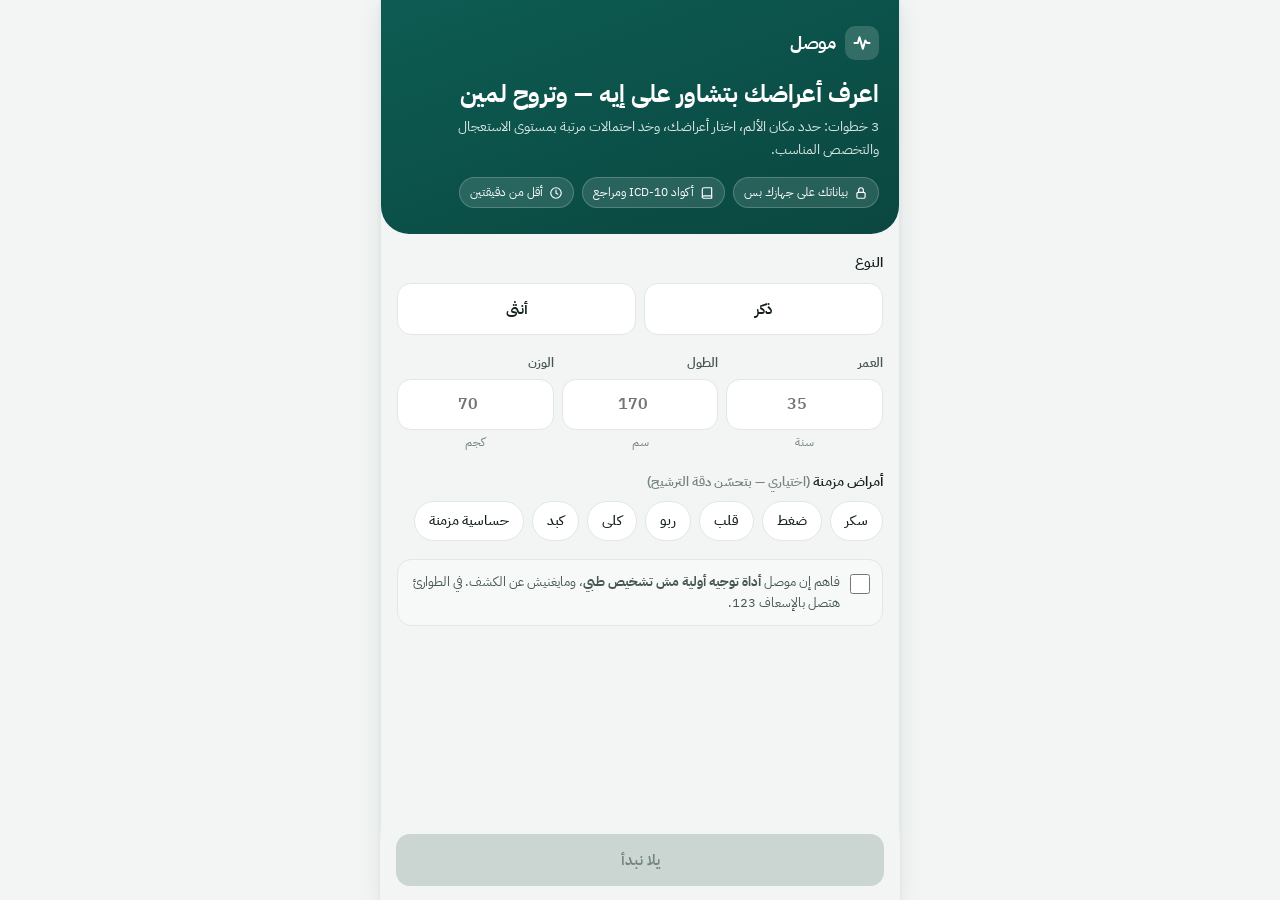
==== mosel/index.html @ 6c720bae "موصل 2.0: واجهة احترافية جديدة، محرك تقييم أدق، أكواد ICD-10 ومراجع لكل مرض، مستويات استعجال، PWA أو" ====
<!DOCTYPE html>
<html lang="ar" dir="rtl">
<head>
<meta charset="UTF-8">
<meta name="viewport" content="width=device-width, initial-scale=1, viewport-fit=cover">
<title>موصل — دليلك الطبي الأول</title>
<meta name="description" content="موصل: حدد مكان الألم وأعراضك، واعرف الاحتمالات الأقرب والتخصص المناسب ومستوى الاستعجال — مع مراجع طبية لكل مرض.">
<meta name="theme-color" content="#0D5C53" media="(prefers-color-scheme: light)">
<meta name="theme-color" content="#0E1513" media="(prefers-color-scheme: dark)">
<meta name="color-scheme" content="light dark">
<meta name="apple-mobile-web-app-capable" content="yes">
<meta name="mobile-web-app-capable" content="yes">
<meta name="apple-mobile-web-app-status-bar-style" content="default">
<meta name="apple-mobile-web-app-title" content="موصل">
<link rel="icon" href="icons/icon.svg" type="image/svg+xml">
<link rel="apple-touch-icon" href="icons/icon-192.png">
<link rel="manifest" href="manifest.json">
<link rel="preconnect" href="https://fonts.googleapis.com">
<link rel="preconnect" href="https://fonts.gstatic.com" crossorigin>
<link href="https://fonts.googleapis.com/css2?family=IBM+Plex+Sans+Arabic:wght@400;500;600;700&display=swap" rel="stylesheet">
<style>
:root{
  --brand-900:#0A4740; --brand:#0D5C53; --brand-500:#15806F; --brand-ink:#0D5C53; --brand-50:#E7F2EF; --brand-100:#D2E8E2;
  --bg:#F2F5F4; --surface:#FFFFFF; --surface-2:#F7F9F8; --ink:#14201E; --ink-2:#465753; --ink-3:#74847F; --line:#E0E7E4; --line-2:#CBD6D2;
  --danger:#C42B37; --danger-bg:#FDECEE; --danger-ink:#A11F2A;
  --warn:#B4690A; --warn-bg:#FFF3DF; --warn-ink:#8A4F00;
  --info:#1D5EA8; --info-bg:#EAF2FC; --info-ink:#174B86;
  --ok:#2B7A4B; --ok-bg:#E7F4EB; --ok-ink:#215F3A;
  --shadow-1:0 1px 2px rgba(16,32,29,.06), 0 1px 1px rgba(16,32,29,.04);
  --shadow-2:0 8px 24px rgba(16,32,29,.08), 0 2px 6px rgba(16,32,29,.05);
  --r-sm:10px; --r:14px; --r-lg:20px;
  --skin-hi:#F4D9BE; --skin:#E8C2A0; --skin-lo:#D3A47D; --skin-line:#B98962;
  --font:'IBM Plex Sans Arabic', 'Segoe UI', Tahoma, system-ui, sans-serif;
}
@media (prefers-color-scheme: dark){
  :root:not([data-theme="light"]){
    --brand-ink:#5CC9B5; --brand-50:#12302B; --brand-100:#1A3F38;
    --bg:#0D1412; --surface:#151F1D; --surface-2:#1B2725; --ink:#E7EFEC; --ink-2:#AAB9B5; --ink-3:#7E8F8A; --line:#24322E; --line-2:#33443F;
    --danger-bg:#3A171B; --danger-ink:#FF9AA2; --warn-bg:#3A2A10; --warn-ink:#FFC774;
    --info-bg:#132A44; --info-ink:#9CC6FF; --ok-bg:#12301F; --ok-ink:#8FD9A9;
    --shadow-1:0 1px 2px rgba(0,0,0,.4); --shadow-2:0 8px 24px rgba(0,0,0,.35);
    --skin-hi:#E9CBAE; --skin:#D9B08D; --skin-lo:#C0906A; --skin-line:#A87B57;
  }
}
:root[data-theme="dark"]{
  --brand-ink:#5CC9B5; --brand-50:#12302B; --brand-100:#1A3F38;
  --bg:#0D1412; --surface:#151F1D; --surface-2:#1B2725; --ink:#E7EFEC; --ink-2:#AAB9B5; --ink-3:#7E8F8A; --line:#24322E; --line-2:#33443F;
  --danger-bg:#3A171B; --danger-ink:#FF9AA2; --warn-bg:#3A2A10; --warn-ink:#FFC774;
  --info-bg:#132A44; --info-ink:#9CC6FF; --ok-bg:#12301F; --ok-ink:#8FD9A9;
  --shadow-1:0 1px 2px rgba(0,0,0,.4); --shadow-2:0 8px 24px rgba(0,0,0,.35);
  --skin-hi:#E9CBAE; --skin:#D9B08D; --skin-lo:#C0906A; --skin-line:#A87B57;
}

*{box-sizing:border-box; -webkit-tap-highlight-color:transparent;}
html,body{margin:0; padding:0;}
body{background:var(--bg); color:var(--ink); font-family:var(--font); font-size:15px; line-height:1.6; -webkit-font-smoothing:antialiased; text-rendering:optimizeLegibility;}
button{font:inherit; color:inherit;}
a{color:var(--brand-ink);}
:focus-visible{outline:3px solid color-mix(in srgb, var(--brand-500) 55%, transparent); outline-offset:2px; border-radius:8px;}
.sr-only{position:absolute; width:1px; height:1px; overflow:hidden; clip:rect(0 0 0 0); white-space:nowrap;}

#app{max-width:520px; margin:0 auto; min-height:100vh; min-height:100dvh; background:var(--bg); display:flex; flex-direction:column; position:relative;}
@media (min-width:600px){ #app{border-inline:1px solid var(--line); box-shadow:var(--shadow-2);} }

/* ---------- Top bar ---------- */
.topbar{position:sticky; top:0; z-index:30; background:color-mix(in srgb, var(--surface) 88%, transparent); backdrop-filter:saturate(1.4) blur(12px); -webkit-backdrop-filter:saturate(1.4) blur(12px); border-bottom:1px solid var(--line); padding:calc(10px + env(safe-area-inset-top)) 16px 10px;}
.bar-row{display:flex; align-items:center; gap:10px; min-height:40px;}
.brand{display:flex; align-items:center; gap:9px; flex:1; min-width:0;}
.logo{width:34px; height:34px; border-radius:10px; background:var(--brand); display:grid; place-items:center; flex:0 0 auto; box-shadow:0 2px 6px rgba(13,92,83,.3);}
.logo svg{width:20px; height:20px;}
.brand-name{font-weight:700; font-size:18px; letter-spacing:-.2px;}
.brand-sub{font-size:12px; color:var(--ink-3); line-height:1.3;}
.icon-btn{width:40px; height:40px; border-radius:12px; border:1px solid var(--line); background:var(--surface); display:grid; place-items:center; cursor:pointer; flex:0 0 auto; color:var(--ink-2);}
.icon-btn:hover{background:var(--surface-2);}
.icon-btn svg{width:20px; height:20px;}
.bar-title{flex:1; min-width:0; font-weight:700; font-size:16px; white-space:nowrap; overflow:hidden; text-overflow:ellipsis;}
.stepper{display:flex; gap:6px; margin-top:10px;}
.stepper i{flex:1; height:4px; border-radius:4px; background:var(--line);}
.stepper i.on{background:var(--brand-500);}
.step-caption{display:flex; justify-content:space-between; font-size:11.5px; color:var(--ink-3); margin-top:5px;}

/* ---------- Content ---------- */
.content{flex:1; padding:16px 16px 120px;}
.h1{font-size:22px; font-weight:700; line-height:1.35; margin:4px 0 6px; letter-spacing:-.2px;}
.lead{color:var(--ink-2); font-size:14px; margin:0 0 16px;}
.label{font-size:12.5px; font-weight:600; color:var(--ink-3); margin:18px 2px 8px; letter-spacing:.1px;}
.card{background:var(--surface); border:1px solid var(--line); border-radius:var(--r-lg); padding:16px; box-shadow:var(--shadow-1);}
.card + .card{margin-top:12px;}
.muted{color:var(--ink-3);}
.small{font-size:12.5px;}

.btn{display:inline-flex; align-items:center; justify-content:center; gap:8px; border:none; border-radius:var(--r); padding:14px 18px; font-weight:600; font-size:15px; cursor:pointer; text-decoration:none; transition:transform .12s ease, background .15s ease;}
.btn:active{transform:scale(.98);}
.btn svg{width:18px; height:18px;}
.btn-primary{background:var(--brand); color:#fff; box-shadow:0 6px 16px rgba(13,92,83,.25);}
.btn-primary:hover{background:var(--brand-900);}
.btn-primary:disabled{background:var(--line-2); color:var(--ink-3); box-shadow:none; cursor:not-allowed;}
.btn-ghost{background:var(--surface); color:var(--ink); border:1px solid var(--line);}
.btn-ghost:hover{background:var(--surface-2);}
.btn-danger{background:var(--danger); color:#fff;}
.btn-block{width:100%;}
.btn-row{display:flex; gap:10px; flex-wrap:wrap;}
.btn-row .btn{flex:1 1 140px;}
.link-btn{background:none; border:none; color:var(--brand-ink); font-weight:600; cursor:pointer; padding:8px; text-decoration:underline; text-underline-offset:3px;}

.cta-bar{position:fixed; bottom:0; left:50%; transform:translateX(-50%); width:100%; max-width:520px; padding:14px 16px calc(14px + env(safe-area-inset-bottom)); background:linear-gradient(0deg, var(--bg) 70%, transparent); z-index:25;}

/* ---------- Onboarding ---------- */
.onb-hero{background:linear-gradient(160deg, var(--brand) 0%, var(--brand-900) 100%); color:#fff; border-radius:0 0 28px 28px; margin:-16px -16px 18px; padding:calc(26px + env(safe-area-inset-top)) 20px 26px;}
.onb-hero .logo{background:rgba(255,255,255,.16); box-shadow:none;}
.onb-hero h1{font-size:24px; margin:18px 0 6px; line-height:1.35;}
.onb-hero p{margin:0; opacity:.85; font-size:14px;}
.trust-row{display:flex; gap:8px; flex-wrap:wrap; margin-top:16px;}
.trust-row span{display:inline-flex; align-items:center; gap:6px; font-size:12px; background:rgba(255,255,255,.12); border:1px solid rgba(255,255,255,.2); padding:5px 10px; border-radius:999px;}
.trust-row svg{width:14px; height:14px;}
.field{margin-bottom:18px;}
.field > .flabel{display:block; font-weight:600; font-size:14px; margin-bottom:8px;}
.seg{display:grid; grid-template-columns:1fr 1fr; gap:8px;}
.seg button{border:1.5px solid var(--line); background:var(--surface); border-radius:var(--r); padding:13px; font-weight:600; cursor:pointer;}
.seg button[aria-pressed="true"]{border-color:var(--brand-500); background:var(--brand-50); color:var(--brand-ink);}
.nums{display:grid; grid-template-columns:repeat(3,1fr); gap:8px;}
.num label{display:block; font-size:12.5px; color:var(--ink-2); margin-bottom:6px; font-weight:600;}
.num input{width:100%; border:1.5px solid var(--line); background:var(--surface); color:var(--ink); border-radius:var(--r); padding:12px 10px; font:inherit; font-weight:600; font-size:16px; text-align:center; direction:ltr;}
.num input:focus{border-color:var(--brand-500); outline:none; box-shadow:0 0 0 3px var(--brand-50);}
.num input[aria-invalid="true"]{border-color:var(--danger);}
.num .unit{font-size:11.5px; color:var(--ink-3); text-align:center; margin-top:4px;}
.chips{display:flex; flex-wrap:wrap; gap:8px;}
.chip{border:1.5px solid var(--line); background:var(--surface); border-radius:999px; padding:8px 14px; font-size:13.5px; font-weight:500; cursor:pointer;}
.chip[aria-pressed="true"]{border-color:var(--brand-500); background:var(--brand-50); color:var(--brand-ink); font-weight:600;}
.consent{display:flex; gap:10px; align-items:flex-start; background:var(--surface-2); border:1px solid var(--line); border-radius:var(--r); padding:12px; font-size:13px; color:var(--ink-2); cursor:pointer;}
.consent input{width:20px; height:20px; margin:2px 0 0; accent-color:var(--brand); flex:0 0 auto;}
.err{color:var(--danger-ink); font-size:12.5px; margin-top:6px;}

/* ---------- Home ---------- */
.profile-strip{display:flex; align-items:center; gap:12px;}
.avatar{width:44px; height:44px; border-radius:50%; background:var(--brand-50); color:var(--brand-ink); display:grid; place-items:center; flex:0 0 auto;}
.avatar svg{width:22px; height:22px;}
.profile-strip .meta{flex:1; min-width:0;}
.profile-strip b{display:block; font-size:14.5px;}
.bmi{display:flex; align-items:center; gap:12px; margin-top:12px; padding-top:12px; border-top:1px dashed var(--line);}
.bmi-val{font-size:22px; font-weight:700; color:var(--brand-ink); line-height:1;}
.bmi-val small{display:block; font-size:11px; color:var(--ink-3); font-weight:500; margin-top:4px;}
.bmi-scale{flex:1; height:8px; border-radius:6px; position:relative; background:linear-gradient(270deg,#E9A94F 0 14%, #5DB37E 14% 40%, #E9A94F 40% 60%, #D9604F 60% 100%);}
.bmi-mark{position:absolute; top:-5px; width:4px; height:18px; border-radius:3px; background:var(--ink); transform:translateX(50%); box-shadow:0 0 0 2px var(--surface);}
.bmi-cat{font-size:12.5px; font-weight:600;}

.search{position:relative; margin:14px 0 4px;}
.search input{width:100%; border:1.5px solid var(--line); background:var(--surface); color:var(--ink); border-radius:var(--r); padding:13px 44px 13px 14px; font:inherit; font-size:15px; box-shadow:var(--shadow-1);}
.search input:focus{border-color:var(--brand-500); outline:none; box-shadow:0 0 0 3px var(--brand-50);}
.search > svg{position:absolute; right:14px; top:50%; transform:translateY(-50%); width:20px; height:20px; color:var(--ink-3); pointer-events:none;}
.results-pop{margin-top:8px; background:var(--surface); border:1px solid var(--line); border-radius:var(--r); box-shadow:var(--shadow-2); overflow:hidden;}
.results-pop button{display:flex; width:100%; align-items:center; gap:10px; text-align:right; background:none; border:none; border-bottom:1px solid var(--line); padding:12px 14px; cursor:pointer;}
.results-pop button:last-child{border-bottom:none;}
.results-pop button:hover{background:var(--surface-2);}
.results-pop .z{font-size:12px; color:var(--ink-3); margin-inline-start:auto; white-space:nowrap;}
.results-pop mark{background:var(--warn-bg); color:inherit; border-radius:3px; padding:0 2px;}
.empty{padding:14px; font-size:13.5px; color:var(--ink-3);}

.stage{position:relative; background:radial-gradient(120% 70% at 50% 0%, var(--surface) 0%, var(--surface-2) 100%); border:1px solid var(--line); border-radius:24px; padding:16px 12px 12px; margin-top:14px; box-shadow:var(--shadow-1);}
.stage-head{display:flex; align-items:baseline; justify-content:space-between; padding:0 6px 4px;}
.stage-head b{font-size:15px;}
.stage-head span{font-size:12px; color:var(--ink-3);}
.body-wrap{position:relative; width:62%; max-width:250px; aspect-ratio:300/700; margin:0 auto;}
.body-wrap > svg{width:100%; height:100%; display:block; overflow:visible;}
.region{cursor:pointer; opacity:.16; transition:opacity .18s ease;}
.region:hover, .region:focus-visible, .region.hot{opacity:.5; outline:none;}
.pulse-dot{fill:#E5484D;}
.pulse-ring{fill:none; stroke:#E5484D; stroke-width:2; animation:pulse 2.4s ease-out infinite; transform-box:fill-box; transform-origin:center;}
@keyframes pulse{0%{transform:scale(1); opacity:.6;} 100%{transform:scale(3.4); opacity:0;}}
@media (prefers-reduced-motion: reduce){ .pulse-ring{animation:none; opacity:.35;} }
.pulse-g{pointer-events:none;}
.leader{stroke:var(--line-2); stroke-width:1.2; stroke-dasharray:3 3;}
.tag-layer{position:absolute; inset:0; pointer-events:none;}
.tag{position:absolute; transform:translate(-50%,-50%); pointer-events:auto; background:var(--surface); border:1px solid var(--line); border-radius:999px; padding:4px 10px 4px 8px; font-size:12px; font-weight:600; white-space:nowrap; box-shadow:var(--shadow-1); cursor:pointer; display:inline-flex; align-items:center; gap:6px;}
.tag i{width:8px; height:8px; border-radius:50%; flex:0 0 auto;}
.tag:hover{border-color:var(--line-2);}
.region-list{display:grid; grid-template-columns:1fr 1fr; gap:8px; margin-top:12px;}
.region-btn{display:flex; align-items:center; gap:8px; background:var(--surface); border:1px solid var(--line); border-radius:var(--r); padding:11px 12px; cursor:pointer; text-align:right; font-weight:600; font-size:13.5px;}
.region-btn:hover{border-color:var(--line-2);}
.region-btn i{width:10px; height:10px; border-radius:3px; flex:0 0 auto;}

.quick{display:flex; align-items:center; gap:12px; width:100%; background:var(--surface); border:1px solid var(--line); border-radius:var(--r); padding:13px 14px; margin-bottom:8px; cursor:pointer; text-align:right; box-shadow:var(--shadow-1);}
.quick:hover{border-color:var(--line-2);}
.quick .qi{width:40px; height:40px; border-radius:12px; background:var(--brand-50); color:var(--brand-ink); display:grid; place-items:center; flex:0 0 auto;}
.quick .qi svg{width:20px; height:20px;}
.quick .t{flex:1; min-width:0;}
.quick b{display:block; font-size:14px;}
.quick span{font-size:12.5px; color:var(--ink-3);}
.chev{width:18px; height:18px; color:var(--ink-3); flex:0 0 auto;}

.redflags{background:var(--danger-bg); border:1px solid color-mix(in srgb, var(--danger) 25%, transparent); border-radius:var(--r-lg); padding:14px 16px; margin-top:14px;}
.redflags summary{display:flex; align-items:center; gap:10px; cursor:pointer; list-style:none; font-weight:700; color:var(--danger-ink); font-size:14.5px;}
.redflags summary::-webkit-details-marker{display:none;}
.redflags summary svg{width:22px; height:22px; flex:0 0 auto;}
.redflags summary .chev{margin-inline-start:auto; transition:transform .2s;}
.redflags[open] summary .chev{transform:rotate(180deg);}
.redflags ul{margin:10px 0 12px; padding-inline-start:20px; color:var(--ink); font-size:13.5px;}
.redflags li{margin-bottom:4px;}

/* ---------- Sections ---------- */
.zone-grid{display:grid; grid-template-columns:1fr 1fr; gap:10px;}
.zone{display:flex; flex-direction:column; align-items:flex-start; gap:10px; background:var(--surface); border:1px solid var(--line); border-radius:var(--r-lg); padding:14px; cursor:pointer; text-align:right; box-shadow:var(--shadow-1); transition:border-color .15s, transform .12s;}
.zone:hover{border-color:var(--brand-500);}
.zone:active{transform:scale(.98);}
.zone .zi{width:42px; height:42px; border-radius:12px; background:var(--brand-50); color:var(--brand-ink); display:grid; place-items:center;}
.zone .zi svg{width:22px; height:22px;}
.zone b{font-size:14.5px; line-height:1.35;}
.zone small{font-size:11.5px; color:var(--ink-3);}
.badge{display:inline-flex; align-items:center; gap:5px; font-size:11.5px; font-weight:600; padding:3px 9px; border-radius:999px; white-space:nowrap;}
.badge svg{width:12px; height:12px;}
.badge.ok{background:var(--ok-bg); color:var(--ok-ink);}
.badge.pending{background:var(--warn-bg); color:var(--warn-ink);}
.badge.code{background:var(--surface-2); color:var(--ink-2); border:1px solid var(--line); font-family:ui-monospace, SFMono-Regular, Menlo, monospace; direction:ltr; font-weight:500;}

/* ---------- Symptoms ---------- */
.sym{display:flex; align-items:center; gap:12px; width:100%; background:var(--surface); border:1.5px solid var(--line); border-radius:var(--r); padding:13px 14px; margin-bottom:8px; cursor:pointer; text-align:right; transition:border-color .15s, background .15s;}
.sym:hover{border-color:var(--line-2);}
.sym[aria-checked="true"]{border-color:var(--brand-500); background:var(--brand-50);}
.box{width:22px; height:22px; border-radius:7px; border:2px solid var(--line-2); flex:0 0 auto; display:grid; place-items:center; transition:.15s; background:var(--surface);}
.box svg{width:14px; height:14px; color:#fff; opacity:0;}
.sym[aria-checked="true"] .box{background:var(--brand-500); border-color:var(--brand-500);}
.sym[aria-checked="true"] .box svg{opacity:1;}
.sym .txt{flex:1; font-size:14.5px; font-weight:500; line-height:1.45;}
.sym .rf{font-size:11px; font-weight:700; color:var(--danger-ink); background:var(--danger-bg); padding:2px 8px; border-radius:999px; white-space:nowrap;}

/* Follow-up questions */
.q{background:var(--surface); border:1px solid var(--line); border-radius:var(--r-lg); padding:14px; margin-bottom:10px; box-shadow:var(--shadow-1);}
.q p{margin:0 0 10px; font-weight:600; font-size:14.5px;}
.q .opts{display:grid; grid-template-columns:repeat(3,1fr); gap:8px;}
.q .opts button{border:1.5px solid var(--line); background:var(--surface); border-radius:12px; padding:10px 6px; font-weight:600; font-size:13.5px; cursor:pointer;}
.q .opts button[aria-pressed="true"].yes{border-color:var(--brand-500); background:var(--brand-50); color:var(--brand-ink);}
.q .opts button[aria-pressed="true"].no{border-color:var(--ink-3); background:var(--surface-2);}
.q .opts button[aria-pressed="true"].unsure{border-color:var(--warn); background:var(--warn-bg); color:var(--warn-ink);}
.info-note{display:flex; gap:10px; align-items:flex-start; background:var(--info-bg); color:var(--info-ink); border-radius:var(--r); padding:12px 14px; font-size:13.5px; margin-bottom:14px;}
.info-note svg{width:20px; height:20px; flex:0 0 auto; margin-top:1px;}

/* ---------- Results ---------- */
.alert{display:flex; gap:12px; align-items:flex-start; border-radius:var(--r-lg); padding:16px; margin-bottom:14px;}
.alert svg.ai{width:24px; height:24px; flex:0 0 auto; margin-top:2px;}
.alert b{display:block; font-size:15.5px; margin-bottom:2px;}
.alert p{margin:0 0 10px; font-size:13.5px;}
.alert.danger{background:var(--danger); color:#fff;}
.alert.danger .btn{background:#fff; color:var(--danger); font-weight:700;}
.alert.crisis{background:#3B2E7E; color:#fff;}
.alert.crisis .btn{background:#fff; color:#3B2E7E; font-weight:700;}

.triage{border-radius:var(--r-lg); padding:16px; margin-bottom:14px; border:1px solid transparent;}
.triage .tl{display:flex; align-items:center; gap:8px; font-size:12px; font-weight:600; opacity:.9; margin-bottom:4px;}
.triage .tl svg{width:16px; height:16px;}
.triage h2{margin:0 0 4px; font-size:19px; line-height:1.35;}
.triage p{margin:0; font-size:13.5px;}
.triage .spec{display:flex; align-items:center; gap:8px; margin-top:12px; padding-top:12px; border-top:1px solid color-mix(in srgb, currentColor 18%, transparent); font-size:13.5px;}
.triage .spec svg, .risk svg{width:18px; height:18px; flex:0 0 auto;}
.triage .spec b{font-size:15px;}
.t-danger{background:var(--danger-bg); color:var(--danger-ink); border-color:color-mix(in srgb, var(--danger) 30%, transparent);}
.t-warn{background:var(--warn-bg); color:var(--warn-ink); border-color:color-mix(in srgb, var(--warn) 30%, transparent);}
.t-info{background:var(--info-bg); color:var(--info-ink); border-color:color-mix(in srgb, var(--info) 25%, transparent);}
.t-ok{background:var(--ok-bg); color:var(--ok-ink); border-color:color-mix(in srgb, var(--ok) 25%, transparent);}

.cond{background:var(--surface); border:1px solid var(--line); border-radius:var(--r-lg); box-shadow:var(--shadow-1); margin-bottom:12px; overflow:hidden;}
.cond.top{border:2px solid var(--brand-500); box-shadow:var(--shadow-2);}
.cond.top.flag{border-color:var(--danger);}
.cond-head{padding:16px 16px 12px; display:block; width:100%; background:none; border:none; text-align:right; cursor:default;}
.cond:not(.top) .cond-head{cursor:pointer;}
.kicker{display:flex; align-items:center; gap:6px; flex-wrap:wrap; margin-bottom:6px;}
.kicker .rank{font-size:11.5px; font-weight:700; color:#fff; background:var(--brand); padding:3px 10px; border-radius:999px;}
.cond.flag .kicker .rank{background:var(--danger);}
.cond-name{font-size:18px; font-weight:700; line-height:1.35; margin:0;}
.cond:not(.top) .cond-name{font-size:15.5px;}
.cond-en{font-size:12.5px; color:var(--ink-3); direction:ltr; text-align:right;}
.meter{display:flex; align-items:center; gap:10px; margin-top:12px;}
.meter .track{flex:1; height:8px; background:var(--surface-2); border:1px solid var(--line); border-radius:6px; overflow:hidden;}
.meter .fill{height:100%; border-radius:6px; background:var(--brand-500); transition:width .5s ease;}
.cond.flag .meter .fill{background:var(--danger);}
.meter .pct{font-weight:700; font-size:15px; min-width:44px; text-align:left; direction:ltr;}
.meter .lvl{font-size:12px; color:var(--ink-3); white-space:nowrap;}
.cond-body{padding:0 16px 16px;}
.blk{border-radius:var(--r); padding:11px 13px; margin-top:10px; font-size:13.5px; line-height:1.7;}
.blk .bl{display:flex; align-items:center; gap:6px; font-size:12px; font-weight:700; margin-bottom:2px;}
.blk .bl svg{width:15px; height:15px;}
.blk.def{background:var(--surface-2); border:1px solid var(--line);}
.blk.def .bl{color:var(--brand-ink);}
.blk.tx{background:var(--ok-bg); color:var(--ink);}
.blk.tx .bl{color:var(--ok-ink);}
.blk.why{background:var(--surface-2); border:1px dashed var(--line-2);}
.blk.why .bl{color:var(--ink-2);}
.matched{display:flex; flex-wrap:wrap; gap:6px; margin-top:6px;}
.matched span{font-size:12px; background:var(--surface); border:1px solid var(--line); border-radius:999px; padding:3px 10px;}
.matched span.miss{opacity:.6; text-decoration:line-through;}
.risk{display:inline-flex; align-items:center; gap:6px; font-size:12px; color:var(--brand-ink); background:var(--brand-50); border-radius:999px; padding:3px 10px; margin-top:8px; font-weight:600;}
.organ{display:flex; align-items:center; gap:12px; margin-top:10px; padding:8px 12px; border:1px solid var(--line); border-radius:var(--r); background:var(--surface);}
.organ svg{width:44px; height:100px; flex:0 0 auto;}
.organ span{font-size:12.5px; color:var(--ink-2); font-weight:500;}
.refs{margin-top:10px; border-top:1px solid var(--line); padding-top:6px;}
.refs summary{cursor:pointer; font-size:13px; font-weight:600; color:var(--ink-2); padding:6px 0; display:flex; align-items:center; gap:6px; list-style:none;}
.refs summary::-webkit-details-marker{display:none;}
.refs summary svg{width:16px; height:16px;}
.refs ul{list-style:none; margin:4px 0 0; padding:0;}
.refs li{display:flex; align-items:center; gap:8px; padding:7px 0; border-bottom:1px solid var(--line); font-size:13px;}
.refs li:last-child{border-bottom:none;}
.refs li a{flex:1; text-decoration:none; font-weight:500;}
.refs li a:hover{text-decoration:underline;}
.refs li small{color:var(--ink-3); font-size:11.5px;}
.refs li svg{width:14px; height:14px; color:var(--ink-3); flex:0 0 auto;}
.more-hd{display:flex; align-items:center; justify-content:space-between; margin:20px 2px 8px;}
.more-hd b{font-size:15px;}
.cond .expand{width:16px; height:16px; color:var(--ink-3); transition:transform .2s;}
.cond.open .expand{transform:rotate(180deg);}
.summary-card{background:var(--surface); border:1px solid var(--line); border-radius:var(--r-lg); padding:12px 14px; margin-bottom:14px;}
.summary-card .sh{display:flex; align-items:center; justify-content:space-between; font-size:13px; font-weight:600; color:var(--ink-2); margin-bottom:8px;}
.sel-chips{display:flex; flex-wrap:wrap; gap:6px;}
.sel-chip{display:inline-flex; align-items:center; gap:4px; background:var(--brand-50); color:var(--brand-ink); border-radius:999px; padding:4px 6px 4px 10px; font-size:12.5px; font-weight:500;}
.sel-chip button{border:none; background:transparent; color:inherit; width:22px; height:22px; border-radius:50%; cursor:pointer; display:grid; place-items:center;}
.sel-chip button:hover{background:color-mix(in srgb, currentColor 14%, transparent);}
.sel-chip button svg{width:12px; height:12px;}
.disclaimer{display:flex; gap:10px; align-items:flex-start; font-size:12.5px; color:var(--ink-2); background:var(--surface-2); border:1px solid var(--line); border-radius:var(--r); padding:12px 14px; margin-top:16px;}
.disclaimer svg{width:18px; height:18px; flex:0 0 auto; color:var(--ink-3); margin-top:2px;}
.foot{font-size:12px; color:var(--ink-3); text-align:center; margin-top:18px;}

/* About */
.about h2{font-size:16px; margin:22px 0 8px;}
.about p, .about li{font-size:14px; color:var(--ink-2);}
.about ol, .about ul{padding-inline-start:20px;}
.tbl{width:100%; border-collapse:collapse; font-size:13px; background:var(--surface); border:1px solid var(--line); border-radius:var(--r); overflow:hidden;}
.tbl th, .tbl td{padding:9px 10px; border-bottom:1px solid var(--line); text-align:right;}
.tbl th{background:var(--surface-2); font-weight:600; color:var(--ink-2);}
.tbl tr:last-child td{border-bottom:none;}
.legend-t{display:grid; gap:8px;}
.legend-t div{border-radius:var(--r); padding:10px 12px; font-size:13px;}

.toast{position:fixed; bottom:calc(90px + env(safe-area-inset-bottom)); left:50%; transform:translateX(-50%) translateY(20px); background:var(--ink); color:var(--bg); padding:10px 16px; border-radius:999px; font-size:13.5px; opacity:0; transition:.25s; z-index:60; pointer-events:none;}
.toast.show{opacity:1; transform:translateX(-50%) translateY(0);}

.fade-in{animation:fade .22s ease both;}
@keyframes fade{from{opacity:0; transform:translateY(6px);} to{opacity:1; transform:none;}}
@media (prefers-reduced-motion: reduce){ .fade-in{animation:none;} }

@media print{
  body{background:#fff;}
  .topbar, .cta-bar, .no-print, .toast{display:none !important;}
  #app{box-shadow:none; border:none; max-width:none;}
  .content{padding:0;}
  .cond, .card, .triage, .summary-card{box-shadow:none; break-inside:avoid;}
  .refs{display:block;} .refs ul{display:block !important;}
  a{color:#000; text-decoration:none;}
  .print-only{display:block !important;}
}
.print-only{display:none;}
</style>
</head>
<body>
<div id="app">
  <header class="topbar" id="topbar"></header>
  <main class="content" id="content" tabindex="-1"></main>
  <div class="cta-bar" id="ctaBar" hidden><button class="btn btn-primary btn-block" id="ctaBtn"></button></div>
</div>
<div class="toast" id="toast" role="status" aria-live="polite"></div>
<noscript><p style="padding:20px">التطبيق محتاج تفعيل JavaScript.</p></noscript>

<script src="data/conditions.js"></script>
<script src="app.js"></script>
</body>
</html>
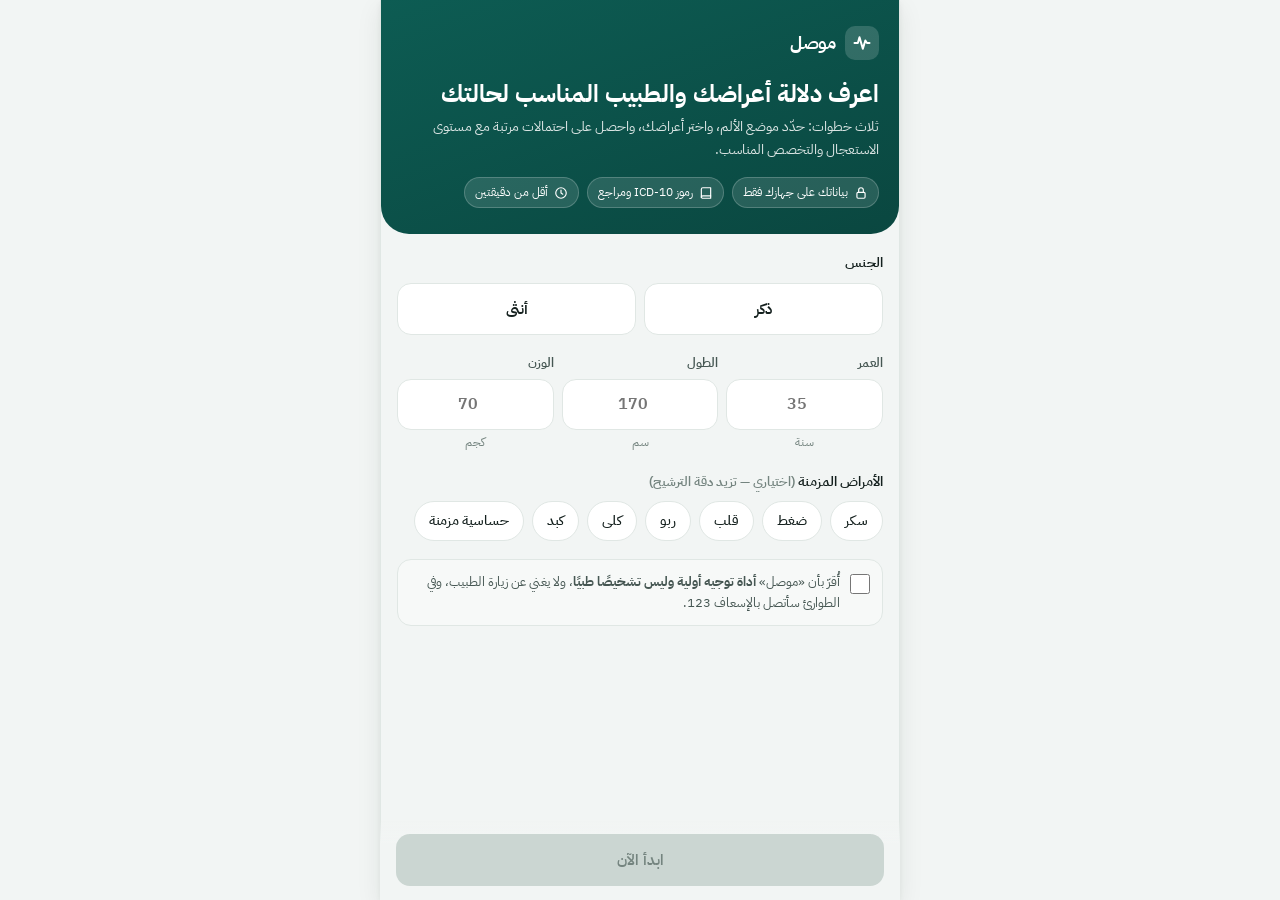
==== commit 2644cc57: "موصل 3.0: نصوص بالعربية الفصحى، خريطة جسم بصور واقعية، تخصصا الجهاز التنفسي والأعصاب، 110 أمراض - كل" ====
--- a/mosel/index.html
+++ b/mosel/index.html
@@ -4,7 +4,7 @@
 <meta charset="UTF-8">
 <meta name="viewport" content="width=device-width, initial-scale=1, viewport-fit=cover">
 <title>موصل — دليلك الطبي الأول</title>
-<meta name="description" content="موصل: حدد مكان الألم وأعراضك، واعرف الاحتمالات الأقرب والتخصص المناسب ومستوى الاستعجال — مع مراجع طبية لكل مرض.">
+<meta name="description" content="موصل: حدّد موضع الألم وأعراضك، واعرف الاحتمالات الأقرب والتخصص المناسب ومستوى الاستعجال، مع مراجع طبية لكل مرض.">
 <meta name="theme-color" content="#0D5C53" media="(prefers-color-scheme: light)">
 <meta name="theme-color" content="#0E1513" media="(prefers-color-scheme: dark)">
 <meta name="color-scheme" content="light dark">
@@ -162,6 +162,13 @@
 .stage-head span{font-size:12px; color:var(--ink-3);}
 .body-wrap{position:relative; width:62%; max-width:250px; aspect-ratio:300/700; margin:0 auto;}
 .body-wrap > svg{width:100%; height:100%; display:block; overflow:visible;}
+.body-wrap.photo{aspect-ratio:1/2; width:70%; max-width:280px;}
+.body-wrap.photo img{position:absolute; inset:0; width:100%; height:100%; object-fit:fill; border-radius:18px; user-select:none; -webkit-user-drag:none;}
+.body-wrap.photo > svg{position:absolute; inset:0;}
+@media (prefers-color-scheme: light){ .body-wrap.photo img{mix-blend-mode:multiply;} }
+.body-wrap.photo .region{opacity:0;}
+.body-wrap.photo .region:hover, .body-wrap.photo .region:focus-visible, .body-wrap.photo .region.hot{opacity:.38;}
+.body-wrap.photo .leader{stroke-width:.35; stroke-dasharray:1 1; vector-effect:none;}
 .region{cursor:pointer; opacity:.16; transition:opacity .18s ease;}
 .region:hover, .region:focus-visible, .region.hot{opacity:.5; outline:none;}
 .pulse-dot{fill:#E5484D;}
@@ -355,7 +362,7 @@
   <div class="cta-bar" id="ctaBar" hidden><button class="btn btn-primary btn-block" id="ctaBtn"></button></div>
 </div>
 <div class="toast" id="toast" role="status" aria-live="polite"></div>
-<noscript><p style="padding:20px">التطبيق محتاج تفعيل JavaScript.</p></noscript>
+<noscript><p style="padding:20px">يحتاج التطبيق إلى تفعيل JavaScript.</p></noscript>
 
 <script src="data/conditions.js"></script>
 <script src="app.js"></script>
